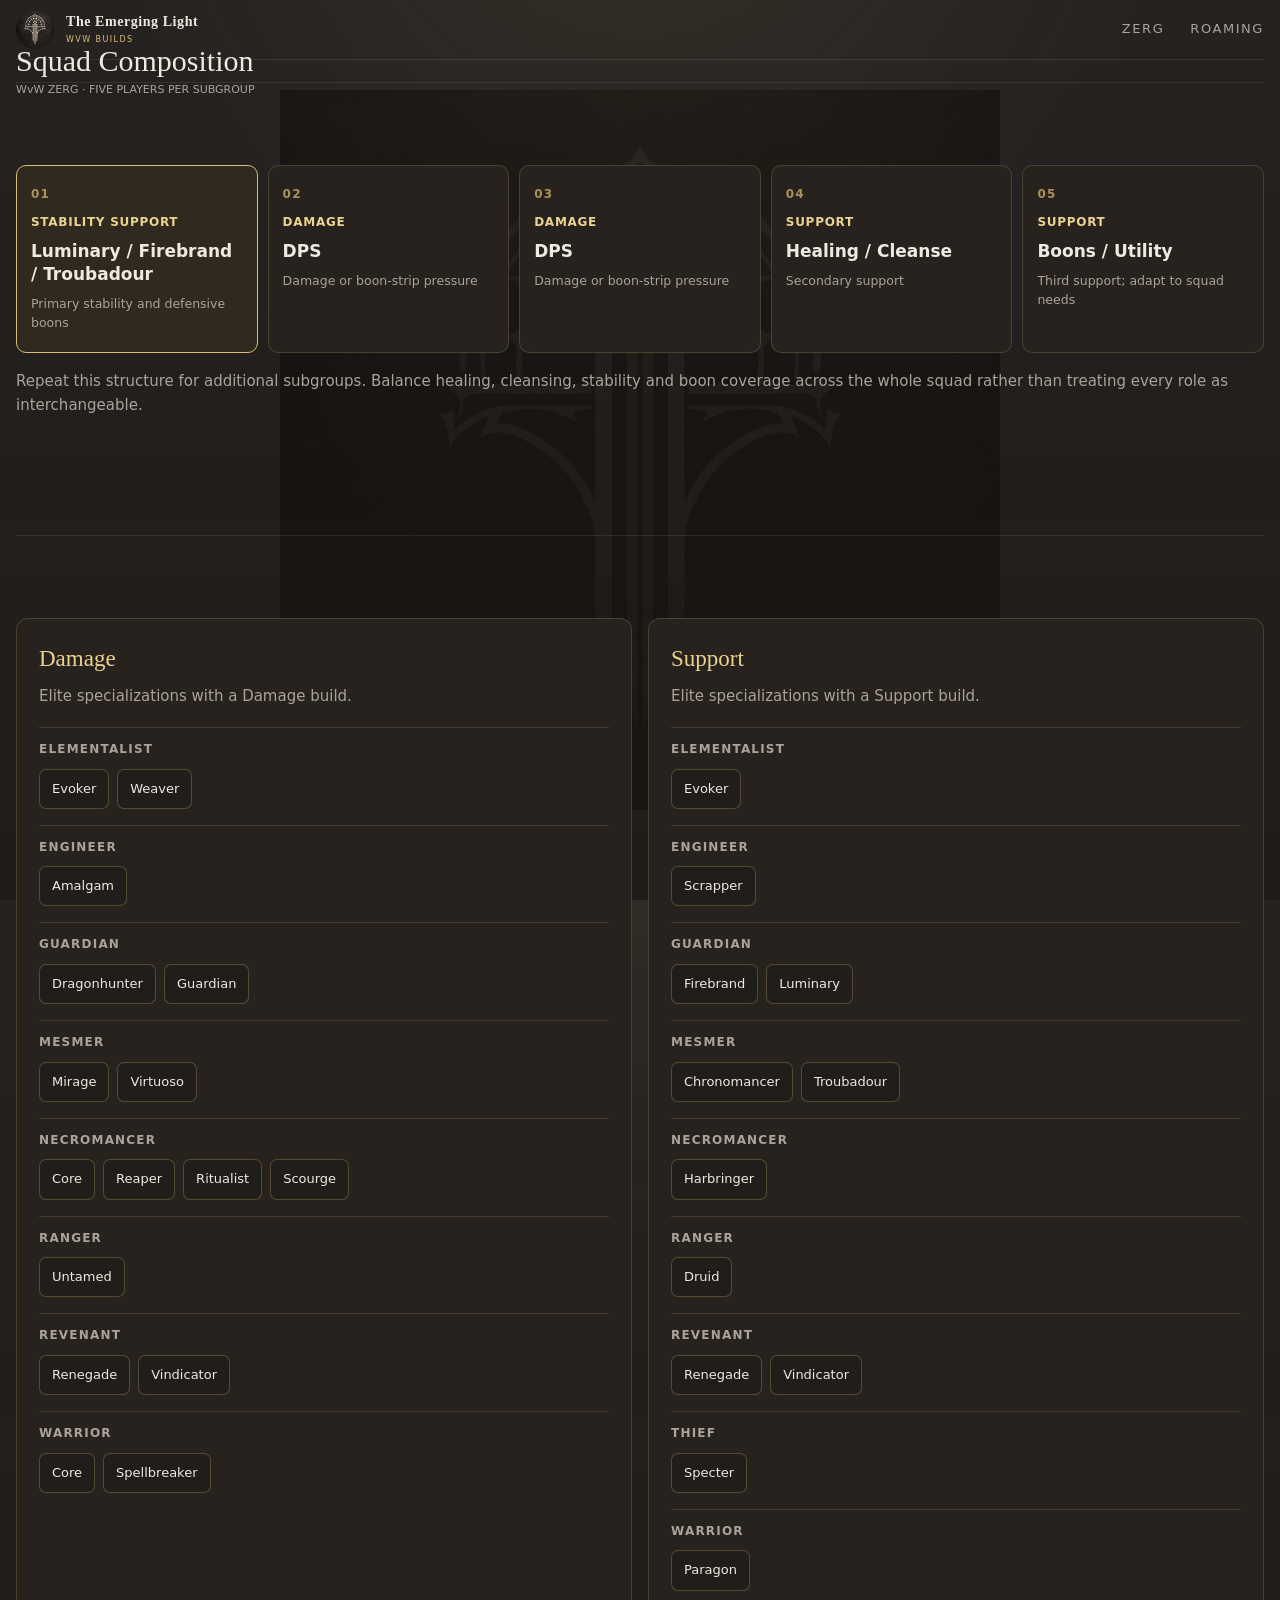
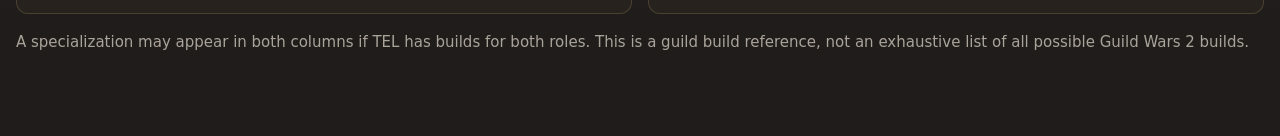
==== squad/index.html @ 25beedb4 "squad helper" ====
<!doctype html>
<html lang="en">
<head>
<meta charset="utf-8"><meta name="viewport" content="width=device-width,initial-scale=1">
<meta http-equiv="Content-Security-Policy" content="default-src 'self'; base-uri 'self'; object-src 'none'; script-src 'self'; style-src 'self'; img-src 'self' data: https://render.guildwars2.com; connect-src 'self' https://api.guildwars2.com; font-src 'self' data:; frame-src 'none'; form-action 'self'; upgrade-insecure-requests">
<meta name="referrer" content="strict-origin-when-cross-origin">
<link rel="icon" type="image/png" href="../assets/images/favicon.png">
<meta name="theme-color" content="#171412">
<title>Squad Composition · The Emerging Light</title>
<link rel="stylesheet" href="../assets/css/tel.css">
</head>
<body data-page="squad">
<div class="site-shell">
<header class="topbar">
<a class="brand" href="../"><img src="../assets/images/tel-logo.png" alt="The Emerging Light"><span><strong>The Emerging Light</strong><small>WvW Builds</small></span></a>
<nav><a href="../">Zerg</a><a href="../roaming.html">Roaming</a></nav>
</header>
<main>
<section class="hero matrix-hero"><div class="hero-mark"><img src="../assets/images/tel-logo.png" alt=""></div><p class="eyebrow">THE EMERGING LIGHT</p><h1>Squad Composition</h1><p class="lede">WvW ZERG · FIVE PLAYERS PER SUBGROUP</p></section>
<section class="section squad-section">
<div class="section-heading"><div><p class="eyebrow">STANDARD SUBGROUP</p><h2>1 Stability · 2 Damage · 2 Support</h2></div><p class="muted">A flexible starting point for organizing five players.</p></div>
<div class="squad-five">
<article class="squad-position primary"><span class="squad-index">01</span><span class="squad-role">Stability Support</span><strong>Luminary / Firebrand / Troubadour</strong><small>Primary stability and defensive boons</small></article>
<article class="squad-position"><span class="squad-index">02</span><span class="squad-role">Damage</span><strong>DPS</strong><small>Damage or boon-strip pressure</small></article>
<article class="squad-position"><span class="squad-index">03</span><span class="squad-role">Damage</span><strong>DPS</strong><small>Damage or boon-strip pressure</small></article>
<article class="squad-position"><span class="squad-index">04</span><span class="squad-role">Support</span><strong>Healing / Cleanse</strong><small>Secondary support</small></article>
<article class="squad-position"><span class="squad-index">05</span><span class="squad-role">Support</span><strong>Boons / Utility</strong><small>Third support; adapt to squad needs</small></article>
</div>
<p class="squad-explain">Repeat this structure for additional subgroups. Balance healing, cleansing, stability and boon coverage across the whole squad rather than treating every role as interchangeable.</p>
</section>
<section class="section squad-section">
<div class="section-heading"><div><p class="eyebrow">TEL BUILD REFERENCE</p><h2>Which elite specs can fill each role?</h2></div><p class="muted">Based on the builds currently listed in TEL's ZERG library.</p></div>
<div class="squad-role-grid"><div class="squad-role-panel"><h3>Damage</h3><p>Elite specializations with a Damage build.</p><div id="squad-damage" class="squad-spec-list"></div></div><div class="squad-role-panel"><h3>Support</h3><p>Elite specializations with a Support build.</p><div id="squad-support" class="squad-spec-list"></div></div></div>
<p class="squad-explain">A specialization may appear in both columns if TEL has builds for both roles. This is a guild build reference, not an exhaustive list of all possible Guild Wars 2 builds.</p>
</section>
</main>
<footer><span>© <span id="year"></span> The Emerging Light · unofficial Guild Wars 2 community site</span><span>Guild Wars 2 and related assets are property of ArenaNet.</span></footer>
</div>
<script src="../assets/js/squad.js"></script>
</body></html>
---- assets/css/tel.css ----
:root {
  
  --color-bg: #171412;
  --color-bg-elevated: #1d1916;
  --color-surface: #221e1a;
  --color-surface-raised: #2b2520;
  --color-gold: #d8bd78;
  --color-gold-bright: #ead391;
  --color-text: #eeeae0;
  --color-text-muted: #aaa39a;
  --color-border: rgba(216, 189, 120, 0.20);
  --color-border-subtle: rgba(238, 234, 224, 0.09);

  
  --space-1: 4px;
  --space-2: 8px;
  --space-3: 12px;
  --space-4: 16px;
  --space-5: 24px;
  --space-6: 32px;

  
  --radius-sm: 8px;
  --radius-md: 14px;
  --shadow-elevated: 0 18px 55px rgba(0, 0, 0, 0.28);

  
  --bg: var(--color-bg);
  --bg2: var(--color-bg-elevated);
  --surface: var(--color-surface);
  --surface2: var(--color-surface-raised);
  --gold: var(--color-gold);
  --gold2: var(--color-gold-bright);
  --ivory: var(--color-text);
  --muted: var(--color-text-muted);
  --border: var(--color-border);
  --border2: var(--color-border-subtle);
  --shadow: var(--shadow-elevated);
  --radius: var(--radius-md);
}
*{box-sizing:border-box}html{scroll-behavior:smooth}body{margin:0;background:
radial-gradient(circle at 50% -20%,rgba(216,189,120,.09),transparent 34rem),
linear-gradient(rgba(23,20,18,.94),rgba(23,20,18,.97)),
url("../images/tel-logo.png") center/720px no-repeat fixed;
color:var(--ivory);font:15px/1.55 Inter,ui-sans-serif,system-ui,-apple-system,BlinkMacSystemFont,"Segoe UI",sans-serif}
a{color:inherit;text-decoration:none}.site-shell{width:min(1180px,calc(100% - 32px));margin:auto}
.topbar{height:82px;display:flex;align-items:center;justify-content:space-between;border-bottom:1px solid var(--border2)}
.brand{display:flex;gap:12px;align-items:center}.brand img{width:48px;height:48px;border-radius:50%;object-fit:cover}
.brand span{display:grid;line-height:1.15}.brand strong{font-family:Georgia,serif;letter-spacing:.04em}.brand small{color:var(--gold);letter-spacing:.18em;text-transform:uppercase;font-size:9px;margin-top:5px}
nav{display:flex;gap:26px}nav a{color:var(--muted);font-size:13px;text-transform:uppercase;letter-spacing:.12em}nav a:hover,nav a.active{color:var(--gold2)}
.hero{min-height:560px;display:flex;flex-direction:column;align-items:center;justify-content:center;text-align:center;padding:70px 16px}
.hero-mark{width:156px;height:156px;border-radius:50%;overflow:hidden;box-shadow:0 0 70px rgba(216,189,120,.10);margin-bottom:25px}.hero-mark img{width:100%;height:100%;object-fit:cover}
.eyebrow{margin:0 0 10px;color:var(--gold);font-size:11px;font-weight:700;letter-spacing:.25em;text-transform:uppercase}
h1,h2,h3{font-family:Georgia,"Times New Roman",serif;font-weight:500;margin:0}h1{font-size:clamp(42px,7vw,78px);line-height:1.02}h2{font-size:clamp(30px,4vw,44px)}h3{font-size:23px}
.lede{max-width:640px;color:var(--muted);font-size:18px;margin:20px auto 0}.hero-actions{display:flex;gap:12px;margin-top:30px;flex-wrap:wrap;justify-content:center}
.button{display:inline-flex;align-items:center;justify-content:center;min-height:44px;padding:0 18px;border:1px solid var(--border);border-radius:8px;text-transform:uppercase;letter-spacing:.12em;font-size:11px;font-weight:800}
.button.primary{background:var(--gold);border-color:var(--gold);color:#171412}.button.primary:hover{background:var(--gold2)}.button.ghost:hover{border-color:var(--gold);color:var(--gold2)}
.section{padding:82px 0;border-top:1px solid var(--border2)}.section.compact{padding-top:54px}.section-heading{display:flex;justify-content:space-between;align-items:end;gap:30px;margin-bottom:30px}.section-heading .muted{max-width:430px;text-align:right}
.muted{color:var(--muted)}
.profession-grid{display:grid;grid-template-columns:repeat(3,1fr);gap:14px}.profession-card,.slot-card{position:relative;background:linear-gradient(145deg,rgba(43,37,32,.88),rgba(29,25,22,.92));border:1px solid var(--border2);border-radius:var(--radius);padding:24px;overflow:hidden;box-shadow:var(--shadow)}
.profession-card:before,.slot-card:before{content:"";position:absolute;left:0;top:0;bottom:0;width:2px;background:var(--profession,var(--gold));opacity:.8}
.profession-card:hover,.slot-card:not(.empty):hover{border-color:var(--border);transform:translateY(-2px);transition:.18s ease}
.profession-top{display:flex;justify-content:space-between;align-items:center}.profession-glyph{width:42px;height:42px;border:1px solid var(--border);border-radius:50%;display:grid;place-items:center;color:var(--profession,var(--gold));font-family:Georgia,serif;font-size:20px}
.profession-card p{color:var(--muted);margin:9px 0 18px}.mini-stats{display:flex;gap:7px;flex-wrap:wrap}.tag{display:inline-flex;border:1px solid var(--border2);background:rgba(255,255,255,.025);border-radius:999px;padding:5px 9px;font-size:10px;text-transform:uppercase;letter-spacing:.08em;color:#c9c3ba}
.card-link{display:inline-block;margin-top:20px;color:var(--gold);font-size:11px;font-weight:800;letter-spacing:.12em;text-transform:uppercase}
.about{max-width:800px}.about>p:last-child{font-size:18px;color:var(--muted);max-width:700px}
footer{border-top:1px solid var(--border2);min-height:110px;display:flex;align-items:center;justify-content:space-between;gap:20px;color:#7f7972;font-size:11px}
.page-main{padding:45px 0 90px}.back{display:inline-block;color:var(--muted);font-size:12px;text-transform:uppercase;letter-spacing:.12em;margin-bottom:40px}.back:hover{color:var(--gold)}
.profession-head{padding:22px 0 58px}.profession-title{display:flex;align-items:center;gap:18px}.profession-title .profession-glyph{width:64px;height:64px;font-size:30px}.profession-head .summary{max-width:640px;color:var(--muted);font-size:17px;margin:14px 0 28px}
.stats-panels{display:grid;grid-template-columns:1fr 1fr;gap:14px;max-width:720px}.stat-panel{padding:18px;border:1px solid var(--border2);border-radius:10px;background:rgba(255,255,255,.018)}.stat-panel strong{display:block;font-size:11px;text-transform:uppercase;letter-spacing:.14em;color:var(--gold);margin-bottom:11px}
.bar-row{display:grid;grid-template-columns:82px 1fr 20px;align-items:center;gap:10px;color:var(--muted);font-size:12px;margin:7px 0}.bar{height:4px;background:#302a25;border-radius:4px;overflow:hidden}.bar i{display:block;height:100%;background:var(--gold)}
.slot-grid{display:grid;grid-template-columns:repeat(3,1fr);gap:14px}.slot-card{min-height:305px;display:flex;flex-direction:column}.slot-card.empty{opacity:.58}.slot-name{color:var(--gold);font-size:10px;font-weight:800;letter-spacing:.18em;text-transform:uppercase}.slot-card h3{margin-top:11px}.spec{color:var(--muted);margin:3px 0 16px}.weapons{font-size:16px;margin-bottom:14px}.slot-card .card-link{margin-top:auto}.empty-note{margin:auto 0;color:var(--muted)}
.build-view{max-width:900px}.build-kicker{display:flex;gap:8px;flex-wrap:wrap;margin-bottom:14px}.build-view h1{font-size:clamp(40px,6vw,68px)}.build-summary{color:var(--muted);font-size:18px;max-width:700px;margin:14px 0 8px}.build-meta{color:#7f7972;font-size:12px}.build-actions{display:flex;gap:10px;margin:28px 0 50px;flex-wrap:wrap}
.detail-grid{display:grid;grid-template-columns:repeat(2,1fr);gap:14px}.detail-card{border:1px solid var(--border2);border-radius:12px;padding:22px;background:rgba(255,255,255,.018)}.detail-card.wide{grid-column:1/-1}.detail-card h3{font-size:18px;margin-bottom:15px}.detail-list{display:grid;gap:11px}.detail-row{display:grid;grid-template-columns:130px 1fr;gap:18px;padding-bottom:10px;border-bottom:1px solid rgba(255,255,255,.05)}.detail-row:last-child{border:0;padding:0}.detail-row span:first-child{color:var(--muted);font-size:12px}.notes{color:#c9c3ba;white-space:pre-line}
.center-message{min-height:100vh;display:grid;place-items:center;align-content:center;text-align:center;padding:30px}.center-message img{width:150px;border-radius:50%;margin-bottom:20px}.center-message .button{margin-top:22px}
@media(max-width:820px){.profession-grid,.slot-grid{grid-template-columns:repeat(2,1fr)}.section-heading{align-items:start;flex-direction:column}.section-heading .muted{text-align:left}.stats-panels,.detail-grid{grid-template-columns:1fr}.detail-card.wide{grid-column:auto}}
@media(max-width:560px){.site-shell{width:min(100% - 22px,1180px)}.topbar{height:70px}.brand img{width:40px;height:40px}.brand strong{font-size:13px}nav{gap:14px}.hero{min-height:500px;padding:55px 5px}.hero-mark{width:126px;height:126px}.profession-grid,.slot-grid{grid-template-columns:1fr}.section{padding:58px 0}.slot-card{min-height:260px}footer{align-items:flex-start;flex-direction:column;justify-content:center}.detail-row{grid-template-columns:1fr;gap:3px}}


.slot-grid{grid-template-columns:repeat(2,minmax(0,1fr));}.role-card{min-height:330px;}@media(max-width:680px){.slot-grid{grid-template-columns:1fr;}}


.matrix-hero{min-height:390px;padding-bottom:45px}
.matrix-section{padding-top:52px}
.matrix-wrap{overflow-x:auto;border:1px solid var(--border2);border-radius:14px;background:rgba(24,21,18,.7);box-shadow:var(--shadow)}
.build-matrix{display:grid;grid-template-columns:190px repeat(3,minmax(235px,1fr));min-width:900px}
.matrix-head{padding:15px 18px;color:var(--gold);font-size:10px;font-weight:800;letter-spacing:.18em;text-transform:uppercase;border-bottom:1px solid var(--border);border-left:1px solid var(--border2);background:#1e1a17}
.matrix-head.profession-col{border-left:0}
.matrix-profession{min-height:112px;padding:18px;display:flex;align-items:center;gap:13px;border-bottom:1px solid var(--border2);position:relative}
.matrix-profession:before{content:"";position:absolute;left:0;top:0;bottom:0;width:2px;background:var(--profession)}
.matrix-profession .profession-glyph{flex:0 0 38px;width:38px;height:38px;font-size:17px;color:var(--profession)}
.matrix-cell{min-height:112px;padding:16px 18px;border-left:1px solid var(--border2);border-bottom:1px solid var(--border2);display:flex;flex-direction:column;justify-content:center}
.matrix-build{background:linear-gradient(145deg,rgba(43,37,32,.38),rgba(29,25,22,.15));transition:.16s ease}
.matrix-build:hover{background:rgba(216,189,120,.065);box-shadow:inset 0 0 0 1px var(--border)}
.matrix-build strong{font-family:Georgia,serif;font-size:17px;font-weight:500}
.matrix-build small{color:var(--gold);text-transform:uppercase;letter-spacing:.1em;margin-top:2px}
.matrix-build span{color:var(--muted);font-size:11px;margin-top:9px}
.matrix-empty{align-items:center;color:#5f5953;font-family:Georgia,serif;font-size:22px}
@media(max-width:700px){.matrix-hero{min-height:330px}.matrix-section{padding-top:40px}.build-matrix{grid-template-columns:145px repeat(3,220px);min-width:805px}.matrix-profession,.matrix-cell{min-height:100px}.matrix-profession{padding:12px}.matrix-profession .profession-glyph{display:none}}

.matrix-list{padding:8px;gap:6px}
.matrix-build-item{display:flex;flex-direction:column;padding:12px 11px;border:1px solid transparent;border-radius:8px}
.matrix-build-item:hover{background:rgba(216,189,120,.065);border-color:var(--border)}
.matrix-build-item strong{font-family:Georgia,serif;font-size:16px;font-weight:500}
.matrix-build-item small{color:var(--gold);text-transform:uppercase;letter-spacing:.09em;margin-top:2px}
.button.disabled{opacity:.45;cursor:not-allowed;color:var(--muted)}

.data-error{grid-column:1/-1;padding:28px;display:flex;flex-direction:column;gap:8px;color:var(--muted)}
.data-error strong{color:var(--ivory);font-family:Georgia,serif;font-size:20px}
.data-error .button{align-self:flex-start;margin-top:12px}



.build-matrix{
  grid-template-columns:190px repeat(2,minmax(280px,1fr));
  min-width:760px;
}


.matrix-cell.matrix-list{
  padding:6px;
  gap:6px;
  display:grid;
  align-items:stretch;
  justify-content:stretch;
}

.matrix-list .matrix-build-item{
  min-width:0;
  min-height:0;
  height:100%;
  padding:8px 10px;
  justify-content:center;
  overflow:hidden;
  background:linear-gradient(145deg,rgba(43,37,32,.48),rgba(29,25,22,.24));
  border:1px solid rgba(238,234,224,.055);
  transition:background .15s ease,border-color .15s ease,box-shadow .15s ease;
}
.matrix-list .matrix-build-item:hover{
  background:rgba(216,189,120,.09);
  border-color:rgba(216,189,120,.35);
  box-shadow:inset 3px 0 0 rgba(216,189,120,.78);
}
.matrix-list .matrix-build-item strong{
  font-size:clamp(12px,1vw,15px);
  line-height:1.08;
  overflow:hidden;
  text-overflow:ellipsis;
}
.matrix-list .matrix-build-item small{
  font-size:8px;
  line-height:1.1;
  white-space:nowrap;
  overflow:hidden;
  text-overflow:ellipsis;
}


.matrix-list.build-count-1{
  grid-template-columns:1fr;
  grid-template-rows:1fr;
}


.matrix-list.build-count-2{
  grid-template-columns:repeat(2,minmax(0,1fr));
  grid-template-rows:1fr;
}


.matrix-list.build-count-3{
  grid-template-columns:repeat(2,minmax(0,1fr));
  grid-template-rows:repeat(2,minmax(0,1fr));
}
.matrix-list.build-count-3 .matrix-build-item:first-child{
  grid-column:1 / -1;
}


.matrix-list.build-count-4{
  grid-template-columns:repeat(2,minmax(0,1fr));
  grid-template-rows:repeat(2,minmax(0,1fr));
}


.matrix-list.build-count-5{
  grid-template-columns:repeat(6,minmax(0,1fr));
  grid-template-rows:repeat(2,minmax(0,1fr));
}
.matrix-list.build-count-5 .matrix-build-item{grid-column:span 3}
.matrix-list.build-count-5 .matrix-build-item:nth-child(n+3){grid-column:span 2}


.matrix-list.build-count-6{
  grid-template-columns:repeat(3,minmax(0,1fr));
  grid-template-rows:repeat(2,minmax(0,1fr));
}


@media (min-width:1000px) and (min-height:800px){
  html,body{height:100%}
  body{overflow:hidden}
  .site-shell{height:100vh;width:min(1440px,calc(100% - 32px));display:flex;flex-direction:column}
  .topbar{height:60px;min-height:60px}
  .brand img{width:38px;height:38px}
  .brand strong{font-size:14px}.brand small{font-size:8px}
  main{flex:1;min-height:0;display:flex;flex-direction:column}
  .matrix-hero{min-height:0;height:auto;padding:12px 0 10px;align-items:flex-start;text-align:left}
  .matrix-hero .hero-mark,.matrix-hero .eyebrow{display:none}
  .matrix-hero h1{font-size:30px;line-height:1}
  .matrix-hero .lede{font-size:11px;margin:5px 0 0}
  .matrix-section{padding:0;flex:1;min-height:0;display:flex;flex-direction:column}
  .section-heading{display:none}
  .matrix-wrap{flex:1;min-height:0;overflow:hidden;border-radius:10px}
  .build-matrix{height:100%;min-width:0;grid-template-columns:170px repeat(2,minmax(0,1fr));grid-template-rows:34px repeat(9,minmax(0,1fr))}
  .matrix-head{padding:9px 14px;text-align:center}
  .matrix-head.profession-col{text-align:left}
  .matrix-profession,.matrix-cell{min-height:0;height:auto}
  .matrix-profession{padding:5px 12px;gap:9px}
  .matrix-profession .profession-glyph{width:28px;height:28px;flex-basis:28px;font-size:12px}
  .matrix-profession strong{font-size:12px}
  footer{display:none}
}

@media(max-width:700px){
  .build-matrix{grid-template-columns:135px repeat(2,250px);min-width:635px}
  .matrix-list .matrix-build-item strong{font-size:12px}
}


@media (max-width: 760px){
  body{overflow-x:hidden}
  .site-shell{width:min(100% - 20px, 1440px)}
  .topbar{padding:10px 0;min-height:56px}
  .brand img{width:38px;height:38px}
  .brand strong{font-size:13px}.brand small{font-size:8px}
  .topbar nav{display:none}

  .matrix-hero{min-height:0;padding:18px 0 14px;text-align:left;align-items:flex-start}
  .matrix-hero .hero-mark,.matrix-hero .eyebrow{display:none}
  .matrix-hero h1{font-size:30px;line-height:1}
  .matrix-hero .lede{font-size:11px;margin:7px 0 0}
  .matrix-section{padding:0 0 24px}
  .section-heading{display:none}
  .matrix-wrap{overflow:visible;border:0;background:transparent;box-shadow:none}

  .build-matrix{
    display:grid;
    grid-template-columns:1fr 1fr;
    min-width:0;
    gap:0;
    background:transparent;
  }
  .matrix-head{display:none}

  .matrix-profession{
    grid-column:1 / -1;
    min-height:0;
    padding:12px 12px 9px;
    margin-top:10px;
    gap:10px;
    border:1px solid var(--border2);
    border-bottom:0;
    border-radius:10px 10px 0 0;
    background:#1e1a17;
  }
  .matrix-profession:first-of-type{margin-top:0}
  .matrix-profession .profession-glyph{width:30px;height:30px;flex-basis:30px;font-size:12px}
  .matrix-profession strong{font-size:14px}

  .matrix-cell{
    min-height:108px;
    border-bottom:1px solid var(--border2);
    background:rgba(24,21,18,.72);
  }
  .matrix-profession + .matrix-cell{
    border-left:1px solid var(--border2);
    border-radius:0 0 0 10px;
  }
  .matrix-profession + .matrix-cell + .matrix-cell{
    border-right:1px solid var(--border2);
    border-radius:0 0 10px 0;
  }

  
  .matrix-cell{position:relative;padding-top:27px !important}
  .matrix-profession + .matrix-cell::before,
  .matrix-profession + .matrix-cell + .matrix-cell::before{
    position:absolute;top:7px;left:10px;z-index:2;
    font-size:8px;font-weight:800;letter-spacing:.16em;text-transform:uppercase;color:var(--gold);
  }
  .matrix-profession + .matrix-cell::before{content:"Damage"}
  .matrix-profession + .matrix-cell + .matrix-cell::before{content:"Support"}

  .matrix-cell.matrix-list{padding:27px 5px 5px !important;gap:4px}
  .matrix-list .matrix-build-item{padding:7px 6px;border-radius:6px;text-align:center;align-items:center}
  .matrix-list .matrix-build-item strong{font-size:11px;line-height:1.05;white-space:normal;display:-webkit-box;-webkit-line-clamp:2;-webkit-box-orient:vertical}
  .matrix-list .matrix-build-item small{font-size:7px;margin-top:2px;max-width:100%}
  .matrix-empty{padding-top:27px !important;font-size:12px}

  footer{padding:18px 0;font-size:8px;gap:5px}
}


@media (max-width: 430px){
  .site-shell{width:min(100% - 14px, 1440px)}
  .build-matrix{grid-template-columns:1fr}
  .matrix-profession{grid-column:1;margin-top:9px}
  .matrix-cell{min-height:92px}
  .matrix-profession + .matrix-cell{border-right:1px solid var(--border2);border-radius:0}
  .matrix-profession + .matrix-cell + .matrix-cell{border-left:1px solid var(--border2);border-radius:0 0 10px 10px}
  .matrix-list .matrix-build-item strong{font-size:12px}
}



.profession-glyph{
  width:28px!important;height:28px!important;flex:0 0 28px!important;
  display:grid!important;place-items:center;overflow:hidden;
  background:transparent!important;border:0!important;
}
.profession-glyph img{
  width:24px!important;height:24px!important;max-width:24px!important;max-height:24px!important;
  object-fit:contain;display:block;
  filter:drop-shadow(0 1px 3px rgba(0,0,0,.4));
}

.matrix-build-item{
  min-width:0;
  display:grid!important;
  grid-template-columns:28px minmax(0,1fr);
  align-items:center!important;
  justify-content:stretch!important;
  column-gap:8px;
  text-align:left!important;
}
.matrix-build-item .spec-icon{
  width:28px!important;height:28px!important;max-width:28px!important;max-height:28px!important;
  min-width:28px;min-height:28px;
  object-fit:contain;display:block;
  align-self:center;justify-self:center;
  filter:drop-shadow(0 1px 3px rgba(0,0,0,.45));
}
.matrix-build-item .build-label{
  min-width:0;max-width:100%;overflow:hidden;
  display:flex;flex-direction:column;justify-content:center;align-items:flex-start;
}
.matrix-build-item .build-label strong{
  width:100%;max-width:100%;font-size:clamp(11px,.78vw,14px);line-height:1.08;
  white-space:nowrap;overflow:hidden;text-overflow:ellipsis;
}
.matrix-build-item .build-label small{
  width:100%;max-width:100%;font-size:7px;line-height:1.1;margin-top:2px;
  white-space:nowrap;overflow:hidden;text-overflow:ellipsis;
}


.build-title-row{display:flex;align-items:center;gap:12px;margin:0 0 4px;min-width:0}
.build-title-row h1{margin:0;min-width:0}
.build-title-icon{
  width:44px!important;height:44px!important;max-width:44px!important;max-height:44px!important;
  flex:0 0 44px;object-fit:contain;
  filter:drop-shadow(0 2px 7px rgba(0,0,0,.45));
}


@media (min-width:1000px) and (min-height:800px){
  .profession-glyph{width:26px!important;height:26px!important;flex-basis:26px!important}
  .profession-glyph img{width:22px!important;height:22px!important;max-width:22px!important;max-height:22px!important}
  .matrix-list.build-count-3 .spec-icon,
  .matrix-list.build-count-4 .spec-icon,
  .matrix-list.build-count-5 .spec-icon,
  .matrix-list.build-count-6 .spec-icon{width:22px!important;height:22px!important;max-width:22px!important;max-height:22px!important;min-width:22px;min-height:22px}
  .matrix-list.build-count-3 .matrix-build-item,
  .matrix-list.build-count-4 .matrix-build-item,
  .matrix-list.build-count-5 .matrix-build-item,
  .matrix-list.build-count-6 .matrix-build-item{grid-template-columns:22px minmax(0,1fr);column-gap:6px;padding:5px 7px}
  .matrix-list.build-count-3 .build-label strong,
  .matrix-list.build-count-4 .build-label strong,
  .matrix-list.build-count-5 .build-label strong,
  .matrix-list.build-count-6 .build-label strong{font-size:11px}
}

@media (max-width:760px){
  .profession-glyph{width:26px!important;height:26px!important;flex-basis:26px!important}
  .profession-glyph img{width:23px!important;height:23px!important;max-width:23px!important;max-height:23px!important}
  .matrix-build-item{grid-template-columns:24px minmax(0,1fr);column-gap:5px;padding:6px!important}
  .matrix-build-item .spec-icon{width:24px!important;height:24px!important;max-width:24px!important;max-height:24px!important;min-width:24px;min-height:24px}
  .matrix-build-item .build-label strong{font-size:10px;white-space:normal;display:-webkit-box;-webkit-line-clamp:2;-webkit-box-orient:vertical}
  .matrix-build-item .build-label small{font-size:7px}
  .build-title-icon{width:38px!important;height:38px!important;max-width:38px!important;max-height:38px!important;flex-basis:38px}
  .build-title-row{gap:9px}
}

@media (max-width:430px){
  .matrix-build-item{grid-template-columns:26px minmax(0,1fr);column-gap:7px}
  .matrix-build-item .spec-icon{width:26px!important;height:26px!important;max-width:26px!important;max-height:26px!important;min-width:26px;min-height:26px}
  .matrix-build-item .build-label strong{font-size:11px}
}


.native-build-overview{margin:34px 0 10px;border:1px solid var(--border);background:var(--surface,#221e1a);border-radius:var(--radius-lg,14px);overflow:hidden}
.overview-head{display:flex;align-items:flex-end;justify-content:space-between;gap:16px;padding:20px 22px;border-bottom:1px solid var(--border)}
.overview-head h2{font-size:24px;margin:2px 0 0}.eyebrow,.overview-source{font-size:10px;text-transform:uppercase;letter-spacing:.13em;color:var(--gold)}.overview-source{color:var(--muted)}
.overview-block{padding:18px 22px;border-bottom:1px solid var(--border)}.overview-block:last-child{border-bottom:0}.overview-block h3{margin:0 0 13px;font-size:12px;text-transform:uppercase;letter-spacing:.12em;color:var(--muted)}
.trait-lines{display:grid;gap:9px}.trait-line{display:grid;grid-template-columns:170px minmax(0,1fr);gap:12px;align-items:center;padding:8px;border:1px solid var(--border);border-radius:9px;background:rgba(0,0,0,.12)}
.trait-line-name{display:flex;align-items:center;gap:9px;min-width:0}.trait-line-name img{width:34px;height:34px;object-fit:contain;flex:0 0 34px}.trait-line-name span{font-family:Georgia,serif;font-size:15px}
.trait-picks{display:grid;grid-template-columns:repeat(3,minmax(0,1fr));gap:7px}.trait-pick{display:grid;grid-template-columns:34px minmax(0,1fr);align-items:center;gap:7px;min-width:0;padding:5px;border-radius:7px;background:rgba(216,189,120,.055)}.trait-pick img{width:34px;height:34px;object-fit:cover;border-radius:4px}.trait-pick span{font-size:11px;line-height:1.15;overflow:hidden;text-overflow:ellipsis}.trait-pick.empty{display:flex;color:var(--muted)}
.skill-bar{display:grid;grid-template-columns:repeat(5,minmax(0,1fr));gap:9px}.skill-pick{position:relative;display:grid;grid-template-columns:44px minmax(0,1fr);grid-template-rows:auto auto;column-gap:8px;align-items:center;min-width:0;padding:7px;border:1px solid var(--border);border-radius:8px}.skill-pick img{grid-row:1/3;width:44px;height:44px;object-fit:cover;border-radius:5px}.skill-pick span{font-size:11px;line-height:1.1;overflow:hidden;text-overflow:ellipsis}.skill-pick small{font-size:8px;text-transform:uppercase;letter-spacing:.1em;color:var(--gold)}.weapon-list{display:flex;gap:7px;flex-wrap:wrap}
.overview-state{display:flex;flex-direction:column;gap:5px;padding:22px;color:var(--muted)}.overview-state strong{color:var(--text);font-family:Georgia,serif;font-size:17px}.overview-state span{font-size:12px;line-height:1.5;max-width:680px}
@media(max-width:760px){.overview-head{align-items:flex-start;flex-direction:column}.trait-line{grid-template-columns:1fr}.trait-picks{grid-template-columns:repeat(3,1fr)}.trait-pick{grid-template-columns:30px minmax(0,1fr)}.trait-pick img{width:30px;height:30px}.trait-pick span{font-size:9px}.skill-bar{grid-template-columns:repeat(5,54px);overflow-x:auto;padding-bottom:4px}.skill-pick{display:flex;flex-direction:column;gap:4px;text-align:center;padding:5px}.skill-pick img{width:42px;height:42px}.skill-pick span{display:none}.skill-pick small{font-size:7px}.native-build-overview{margin-top:24px}.overview-block,.overview-head{padding:15px}}


body[data-page="build"]{overflow-x:hidden!important;overflow-y:auto!important;height:auto!important;min-height:100vh}
body[data-page="build"] .site-shell{height:auto!important;min-height:100vh;overflow:visible!important}
body[data-page="build"] .page-main{overflow:visible!important}
.build-source-actions{display:flex;gap:10px;flex-wrap:wrap;margin:22px 0 12px}
.build-source-actions .button.primary{display:inline-flex;align-items:center;justify-content:center}
body[data-page="build"] .native-build-overview{margin-top:12px}
body[data-page="build"] .build-actions{margin:18px 0 36px}
@media(max-width:560px){.build-source-actions .button{width:100%;text-align:center}}


.equipment-overview h4{margin:18px 0 8px;color:var(--gold);font-size:10px;text-transform:uppercase;letter-spacing:.14em}
.equipment-heading{display:flex;align-items:baseline;justify-content:space-between;gap:12px}.equipment-heading h3{margin:0}.equipment-heading span{color:var(--muted);font-size:10px}
.equipment-grid{display:grid;gap:8px}.armor-grid,.trinket-grid{grid-template-columns:repeat(3,minmax(0,1fr))}.weapon-grid{grid-template-columns:repeat(2,minmax(0,1fr))}
.equipment-piece{min-width:0;padding:10px;border:1px solid var(--border);border-radius:8px;background:rgba(216,189,120,.04);display:flex;flex-direction:column;gap:3px}
.equipment-slot{font-size:8px;text-transform:uppercase;letter-spacing:.12em;color:var(--muted)}.equipment-piece strong{font-size:12px;color:var(--text)}.equipment-piece span{font-size:10px;line-height:1.25;color:var(--text-muted,var(--muted))}.equipment-piece small{font-size:9px;line-height:1.25;color:var(--gold)}
.equipment-extras{display:grid;grid-template-columns:repeat(2,minmax(0,1fr));gap:8px}.equipment-extras>div{padding:10px;border:1px solid var(--border);border-radius:8px;display:flex;flex-direction:column;gap:3px}.equipment-extras span{font-size:8px;text-transform:uppercase;letter-spacing:.12em;color:var(--muted)}.equipment-extras strong{font-size:11px}
@media(max-width:760px){.armor-grid,.trinket-grid,.weapon-grid{grid-template-columns:repeat(2,minmax(0,1fr))}.equipment-extras{grid-template-columns:1fr}.equipment-heading{align-items:flex-start;flex-direction:column;gap:3px}}
@media(max-width:430px){.armor-grid,.trinket-grid,.weapon-grid{grid-template-columns:1fr}}


.equipment-overview{padding:0!important;overflow:hidden;background:linear-gradient(180deg,rgba(216,189,120,.035),rgba(255,255,255,.008))}
.equipment-heading{padding:18px 20px;border-bottom:1px solid var(--border);background:rgba(0,0,0,.12)}
.equipment-heading>div{display:flex;align-items:baseline;gap:10px}.equipment-heading .eyebrow{font-size:8px}.equipment-heading h3{font-size:18px}
.gear-section{padding:16px 20px;border-bottom:1px solid rgba(216,189,120,.10)}.gear-section:last-child{border-bottom:0}
.equipment-overview .gear-section h4{margin:0 0 10px;font-size:9px;letter-spacing:.18em;color:var(--muted)}
.equipment-grid{gap:10px}.armor-grid{grid-template-columns:repeat(3,minmax(0,1fr))}.trinket-grid{grid-template-columns:repeat(3,minmax(0,1fr))}.weapon-grid{grid-template-columns:repeat(2,minmax(0,1fr))}
.gear-card{min-width:0;padding:10px;border:1px solid rgba(216,189,120,.15);border-radius:10px;background:rgba(10,9,8,.34);display:flex;flex-direction:column;gap:8px;transition:border-color .15s ease,background .15s ease}
@media(hover:hover) and (pointer:fine){.gear-card:hover{border-color:rgba(234,211,145,.34);background:rgba(216,189,120,.055)}}
.gear-card-main{display:flex;align-items:center;gap:10px;min-width:0}.gear-copy{min-width:0;display:flex;flex-direction:column;gap:2px}.gear-slot{font-size:8px;letter-spacing:.13em;text-transform:uppercase;color:var(--muted)}.gear-copy strong{font-size:12px;line-height:1.25;color:var(--text);overflow-wrap:anywhere}
.gear-icon{position:relative;flex:0 0 46px;width:46px;height:46px;border:1px solid rgba(216,189,120,.28);border-radius:7px;background:radial-gradient(circle at 35% 28%,rgba(234,211,145,.18),rgba(216,189,120,.035) 58%,rgba(0,0,0,.28));display:grid;place-items:center;overflow:hidden;box-shadow:inset 0 0 0 1px rgba(255,255,255,.025)}
.gear-slot-mark{font-family:Georgia,serif;font-size:21px;color:var(--gold);opacity:.9}.gear-icon small{position:absolute;right:2px;bottom:2px;padding:1px 3px;border-radius:3px;background:rgba(12,10,9,.86);font-size:7px;line-height:1.2;color:var(--ivory)}
.gear-icon.weapon{border-color:rgba(234,211,145,.42)}.gear-icon.relic{border-radius:50%;border-color:rgba(234,211,145,.5)}.gear-icon.food .gear-slot-mark{font-size:17px}.gear-icon.utility .gear-slot-mark{font-size:17px}
.gear-upgrade{display:flex;align-items:center;gap:7px;min-width:0;padding-top:7px;border-top:1px solid rgba(216,189,120,.09)}.upgrade-icon{flex:0 0 28px;width:28px;height:28px;border-radius:5px;border:1px solid rgba(216,189,120,.22);background:rgba(216,189,120,.07);display:grid;place-items:center;font-size:8px;font-weight:800;color:var(--gold)}.gear-upgrade>div:last-child{min-width:0;display:flex;flex-direction:column}.gear-upgrade small{font-size:7px;letter-spacing:.12em;text-transform:uppercase;color:var(--muted)}.gear-upgrade strong{font-size:9px;line-height:1.25;color:var(--text);overflow-wrap:anywhere}
.gear-infusions{padding-top:7px;border-top:1px solid rgba(216,189,120,.09);display:flex;justify-content:space-between;gap:8px}.gear-infusions span{font-size:8px;text-transform:uppercase;color:var(--muted)}.gear-infusions strong{font-size:9px;text-align:right;color:var(--gold)}
.equipment-extras{grid-template-columns:repeat(2,minmax(0,1fr));gap:10px}.gear-extra{min-width:0;padding:10px;border:1px solid rgba(216,189,120,.15);border-radius:10px;background:rgba(10,9,8,.34);display:flex;align-items:center;gap:10px}.gear-extra>div:last-child{min-width:0;display:flex;flex-direction:column;gap:2px}.gear-extra span{font-size:8px;letter-spacing:.13em;text-transform:uppercase;color:var(--muted)}.gear-extra strong{font-size:11px;line-height:1.25;color:var(--text);overflow-wrap:anywhere}
@media(max-width:760px){.equipment-heading,.gear-section{padding-left:14px;padding-right:14px}.equipment-heading>div{display:block}.armor-grid,.trinket-grid,.weapon-grid{grid-template-columns:repeat(2,minmax(0,1fr))}.equipment-extras{grid-template-columns:1fr}.gear-icon{flex-basis:42px;width:42px;height:42px}}
@media(max-width:430px){.armor-grid,.trinket-grid,.weapon-grid{grid-template-columns:1fr}.gear-card{padding:9px}.gear-section{padding-top:13px;padding-bottom:13px}}


.real-item-icon{width:100%;height:100%;object-fit:cover;display:block;border-radius:6px}
.upgrade-real-icon{flex:0 0 34px;width:34px;height:34px;object-fit:cover;border-radius:6px;border:1px solid rgba(216,189,120,.3);background:#0d0b0a}
.weapon-card{border-color:rgba(234,211,145,.28);background:linear-gradient(135deg,rgba(216,189,120,.075),rgba(10,9,8,.36) 48%)}
.weapon-card .gear-icon{flex-basis:54px;width:54px;height:54px}
.weapon-type{font-family:Georgia,serif!important;font-size:16px!important;color:var(--ivory)!important;line-height:1.05!important}
.weapon-type+strong{font-size:10px!important;color:var(--gold)!important;font-weight:600}
.gear-infusions{display:block}.gear-infusions>span{display:block;margin-bottom:6px}.infusion-icons{display:grid;gap:5px}.infusion-icons .gear-upgrade{padding-top:0;border-top:0}
.gear-extra .gear-icon{flex-basis:50px;width:50px;height:50px}
@media(max-width:560px){.weapon-card .gear-icon{flex-basis:48px;width:48px;height:48px}.weapon-type{font-size:14px!important}}


.weapon-rows{display:grid;gap:12px}
.weapon-row{display:grid;grid-template-columns:118px minmax(0,1fr);gap:12px;align-items:start}
.weapon-row-label{padding-top:11px;color:var(--gold);font-size:10px;font-weight:800;letter-spacing:.12em;text-transform:uppercase;line-height:1.35}
.weapon-row .weapon-grid{grid-template-columns:repeat(2,minmax(0,1fr));width:100%}
@media(max-width:760px){.weapon-row{grid-template-columns:1fr;gap:6px}.weapon-row-label{padding-top:0}.weapon-row .weapon-grid{grid-template-columns:repeat(2,minmax(0,1fr))}}
@media(max-width:430px){.weapon-row .weapon-grid{grid-template-columns:1fr}}



.pet-rows{display:grid;gap:12px}
.pet-row{display:grid;grid-template-columns:118px minmax(0,1fr);gap:12px;align-items:start}
.pet-row-label{padding-top:11px;color:var(--gold);font-size:10px;font-weight:800;letter-spacing:.12em;text-transform:uppercase;line-height:1.35}
.pet-grid{display:grid;grid-template-columns:repeat(2,minmax(0,1fr));gap:10px}
.pet-card{display:flex;align-items:center;gap:11px;min-width:0;padding:10px;border:1px solid rgba(216,189,120,.24);border-radius:9px;background:linear-gradient(135deg,rgba(216,189,120,.06),rgba(10,9,8,.30))}
.pet-card img{width:54px;height:54px;flex:0 0 54px;object-fit:cover;border:1px solid rgba(234,211,145,.34);border-radius:7px;background:#111}
.pet-card div{display:grid;gap:3px;min-width:0}.pet-card span{color:var(--gold);font-size:9px;font-weight:800;letter-spacing:.12em;text-transform:uppercase}.pet-card strong{font-family:Georgia,serif;color:var(--ivory);font-size:16px;line-height:1.1;overflow:hidden;text-overflow:ellipsis}
@media(max-width:760px){.pet-row{grid-template-columns:1fr;gap:6px}.pet-row-label{padding-top:0}}
@media(max-width:430px){.pet-grid{grid-template-columns:1fr}.pet-card img{width:48px;height:48px;flex-basis:48px}}

.mechanic-card{min-height:68px}.mechanic-card>div{padding:3px 2px}.mechanic-grid{max-width:760px}


.matrix-build-item{
  width:100%;
  max-width:100%;
  box-sizing:border-box;
}
.matrix-build-item .build-label{
  width:100%;
  max-width:none;
  min-width:0;
  justify-self:stretch;
  box-sizing:border-box;
}
.matrix-build-item .build-label strong{
  display:-webkit-box;
  width:100%;
  min-width:0;
  max-width:none;
  white-space:normal;
  overflow:hidden;
  text-overflow:clip;
  overflow-wrap:anywhere;
  -webkit-box-orient:vertical;
  -webkit-line-clamp:2;
  line-clamp:2;
}
.matrix-build-item .build-label small{
  display:block;
  width:100%;
  min-width:0;
  max-width:none;
}


.matrix-build-item .spec-icon-placeholder{
  display:block!important;
  width:28px!important;height:28px!important;
  min-width:28px;min-height:28px;
  max-width:28px!important;max-height:28px!important;
  align-self:center;justify-self:center;
}
@media (min-width:1000px) and (min-height:800px){
  .matrix-list.build-count-3 .spec-icon-placeholder,
  .matrix-list.build-count-4 .spec-icon-placeholder{width:22px!important;height:22px!important;min-width:22px;min-height:22px;max-width:22px!important;max-height:22px!important}
}
@media (max-width:760px){
  .matrix-build-item .spec-icon-placeholder{width:24px!important;height:24px!important;min-width:24px;min-height:24px;max-width:24px!important;max-height:24px!important}
}
@media (max-width:430px){
  .matrix-build-item .spec-icon-placeholder{width:26px!important;height:26px!important;min-width:26px;min-height:26px;max-width:26px!important;max-height:26px!important}
}

@media (max-width:760px){
  .matrix-list.build-count-5,
  .matrix-list.build-count-6{grid-template-columns:repeat(2,minmax(0,1fr));grid-template-rows:repeat(3,minmax(0,1fr))}
  .matrix-list.build-count-5 .matrix-build-item{grid-column:auto}
}


body[data-page="roaming"] .build-matrix{
  grid-template-columns:190px minmax(560px,1fr);
  min-width:760px;
}
body[data-page="roaming"] .roaming-cell{
  grid-template-columns:repeat(6,minmax(0,1fr));
  grid-auto-flow:row;
  grid-auto-rows:minmax(0,1fr);
}

body[data-page="roaming"] .roaming-count-1{grid-template-columns:1fr}
body[data-page="roaming"] .roaming-count-2{grid-template-columns:repeat(2,minmax(0,1fr))}
body[data-page="roaming"] .roaming-count-3{grid-template-columns:repeat(3,minmax(0,1fr))}
body[data-page="roaming"] .roaming-count-4{grid-template-columns:repeat(4,minmax(0,1fr))}
body[data-page="roaming"] .roaming-count-5,
body[data-page="roaming"] .roaming-count-6{grid-template-columns:repeat(3,minmax(0,1fr))}
body[data-page="roaming"] .roaming-count-7,
body[data-page="roaming"] .roaming-count-8{grid-template-columns:repeat(4,minmax(0,1fr))}
body[data-page="roaming"] .roaming-count-9{grid-template-columns:repeat(3,minmax(0,1fr))}
body[data-page="roaming"] .roaming-count-10,
body[data-page="roaming"] .roaming-count-11,
body[data-page="roaming"] .roaming-count-12{grid-template-columns:repeat(4,minmax(0,1fr))}

@media (min-width:1000px) and (min-height:800px){
  body[data-page="roaming"] .build-matrix{
    grid-template-columns:170px minmax(0,1fr);
    grid-template-rows:34px repeat(9,minmax(0,1fr));
    min-width:0;
  }
  body[data-page="roaming"] .roaming-cell .matrix-build-item{
    grid-template-columns:22px minmax(0,1fr);
    column-gap:6px;
    padding:4px 6px;
  }
  body[data-page="roaming"] .roaming-cell .spec-icon{
    width:22px!important;height:22px!important;max-width:22px!important;max-height:22px!important;min-width:22px;min-height:22px;
  }
  body[data-page="roaming"] .roaming-cell .build-label strong{font-size:10px}
  body[data-page="roaming"] .roaming-cell .build-label small{font-size:6px}
}

@media (max-width:760px){
  body[data-page="roaming"] .build-matrix{grid-template-columns:1fr;min-width:0}
  body[data-page="roaming"] .matrix-profession{grid-column:1}
  body[data-page="roaming"] .matrix-profession + .roaming-cell{
    border-left:1px solid var(--border2);
    border-right:1px solid var(--border2);
    border-radius:0 0 10px 10px;
  }
  body[data-page="roaming"] .matrix-profession + .roaming-cell::before{content:none}
  body[data-page="roaming"] .roaming-cell.matrix-list{padding:5px!important;min-height:92px}
  body[data-page="roaming"] .roaming-cell.matrix-empty{padding:5px!important;min-height:70px}
  body[data-page="roaming"] .roaming-count-1{grid-template-columns:1fr}
  body[data-page="roaming"] .roaming-count-2{grid-template-columns:repeat(2,minmax(0,1fr))}
  body[data-page="roaming"] .roaming-count-3,
  body[data-page="roaming"] .roaming-count-4,
  body[data-page="roaming"] .roaming-count-5,
  body[data-page="roaming"] .roaming-count-6,
  body[data-page="roaming"] .roaming-count-7,
  body[data-page="roaming"] .roaming-count-8,
  body[data-page="roaming"] .roaming-count-9,
  body[data-page="roaming"] .roaming-count-10,
  body[data-page="roaming"] .roaming-count-11,
  body[data-page="roaming"] .roaming-count-12{grid-template-columns:repeat(2,minmax(0,1fr))}
}

.trait-pick:has(.trait-choice){grid-template-columns:18px 34px minmax(0,1fr)}.trait-choice{font-size:12px;color:var(--gold,#d8bd78);text-align:center;font-weight:700}.trait-pick:has(.trait-choice) span{min-width:0}@media(max-width:760px){.trait-pick:has(.trait-choice){grid-template-columns:14px 30px minmax(0,1fr);gap:4px}.trait-choice{font-size:11px}}

body[data-page="squad"] .squad-section{margin-bottom:35px}
.squad-five{display:grid;grid-template-columns:repeat(5,minmax(0,1fr));gap:10px}
.squad-position{display:flex;flex-direction:column;gap:9px;min-width:0;padding:19px 14px;background:#27221e;border:1px solid rgba(216,189,120,.2);border-radius:10px}
.squad-position.primary{border-color:#d8bd78;background:#30291e}
.squad-index{color:#a9915f;font-size:12px;font-weight:800;letter-spacing:.1em}
.squad-role{color:#ead391;font-size:12px;font-weight:800;text-transform:uppercase;letter-spacing:.06em}
.squad-position strong{font-size:17px;line-height:1.35;color:#eeeae0}
.squad-position small{color:#aaa39a;line-height:1.5}
.squad-explain{color:#aaa39a;line-height:1.65;margin:16px 0 0}
.squad-role-grid{display:grid;grid-template-columns:repeat(2,minmax(0,1fr));gap:16px}
.squad-role-panel{background:#27221e;border:1px solid rgba(216,189,120,.2);border-radius:12px;padding:22px}
.squad-role-panel h3{font-size:23px;color:#ead391;margin:0 0 8px}
.squad-role-panel>p{color:#aaa39a;margin:0 0 19px}
.squad-spec-list{display:grid;gap:16px}
.squad-profession{border-top:1px solid rgba(216,189,120,.16);padding-top:12px}
.squad-profession h4{font-size:12px;text-transform:uppercase;letter-spacing:.1em;color:#aaa39a;margin:0 0 10px}
.squad-chips{display:flex;flex-wrap:wrap;gap:8px}
.squad-chips a{display:inline-flex;padding:9px 12px;border:1px solid rgba(216,189,120,.28);border-radius:7px;color:#eeeae0;text-decoration:none;background:#211d1a;font-size:13px}
.squad-chips a:hover{border-color:#ead391;color:#ead391}
@media(max-width:1100px){.squad-five{grid-template-columns:repeat(3,minmax(0,1fr))}}
@media(max-width:700px){.squad-five{grid-template-columns:1fr}.squad-role-grid{grid-template-columns:1fr}.squad-position{padding:15px}.squad-role-panel{padding:16px}}
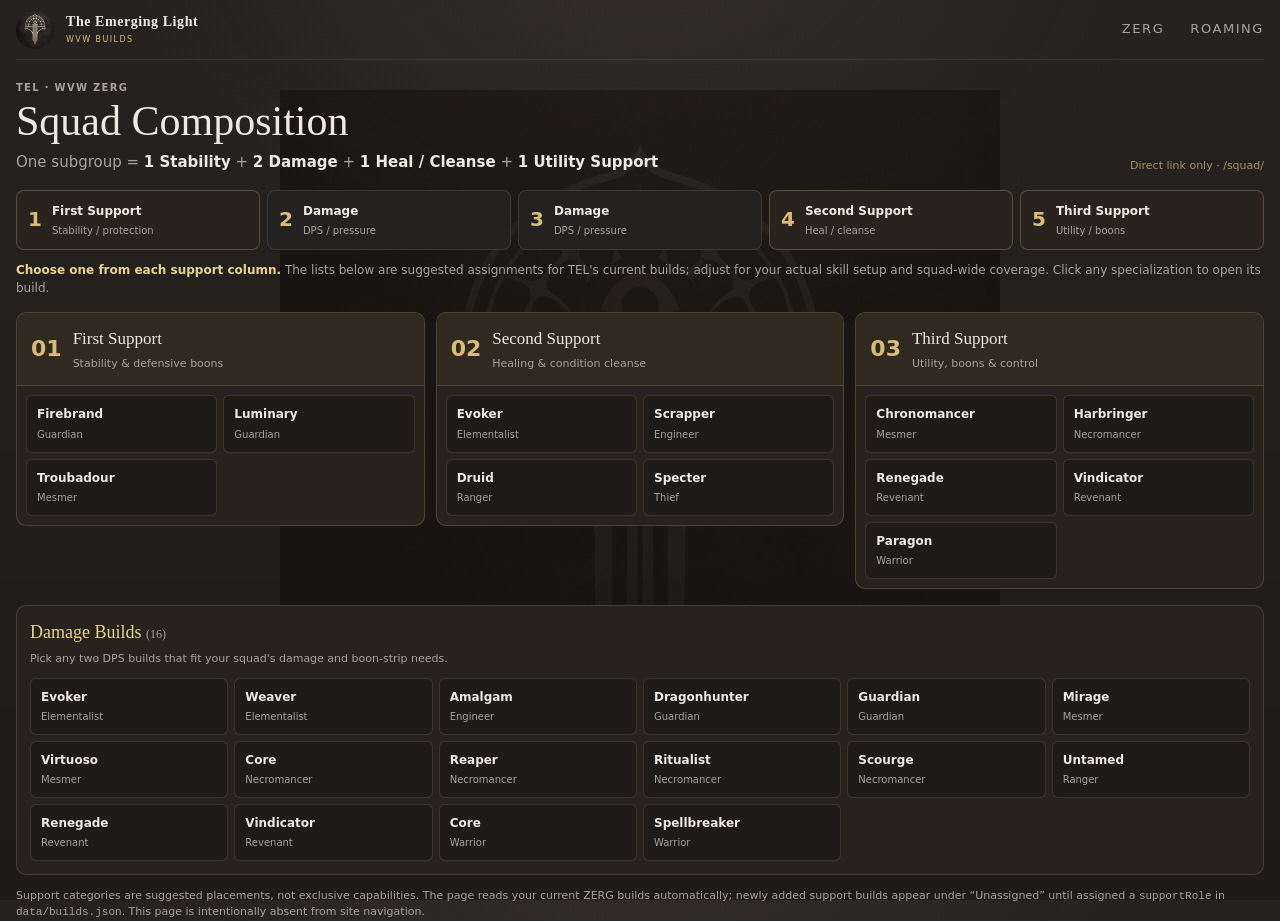
==== commit 7b00fb8f: "support split" ====
--- a/squad/index.html
+++ b/squad/index.html
@@ -15,24 +15,23 @@
 <a class="brand" href="../"><img src="../assets/images/tel-logo.png" alt="The Emerging Light"><span><strong>The Emerging Light</strong><small>WvW Builds</small></span></a>
 <nav><a href="../">Zerg</a><a href="../roaming.html">Roaming</a></nav>
 </header>
-<main>
-<section class="hero matrix-hero"><div class="hero-mark"><img src="../assets/images/tel-logo.png" alt=""></div><p class="eyebrow">THE EMERGING LIGHT</p><h1>Squad Composition</h1><p class="lede">WvW ZERG · FIVE PLAYERS PER SUBGROUP</p></section>
-<section class="section squad-section">
-<div class="section-heading"><div><p class="eyebrow">STANDARD SUBGROUP</p><h2>1 Stability · 2 Damage · 2 Support</h2></div><p class="muted">A flexible starting point for organizing five players.</p></div>
-<div class="squad-five">
-<article class="squad-position primary"><span class="squad-index">01</span><span class="squad-role">Stability Support</span><strong>Luminary / Firebrand / Troubadour</strong><small>Primary stability and defensive boons</small></article>
-<article class="squad-position"><span class="squad-index">02</span><span class="squad-role">Damage</span><strong>DPS</strong><small>Damage or boon-strip pressure</small></article>
-<article class="squad-position"><span class="squad-index">03</span><span class="squad-role">Damage</span><strong>DPS</strong><small>Damage or boon-strip pressure</small></article>
-<article class="squad-position"><span class="squad-index">04</span><span class="squad-role">Support</span><strong>Healing / Cleanse</strong><small>Secondary support</small></article>
-<article class="squad-position"><span class="squad-index">05</span><span class="squad-role">Support</span><strong>Boons / Utility</strong><small>Third support; adapt to squad needs</small></article>
+<main class="squad-main">
+<div class="squad-intro"><div><p class="eyebrow">TEL · WvW ZERG</p><h1>Squad Composition</h1><p>One subgroup = <strong>1 Stability</strong> + <strong>2 Damage</strong> + <strong>1 Heal / Cleanse</strong> + <strong>1 Utility Support</strong></p></div><span class="squad-private">Direct link only · /squad/</span></div>
+<div class="squad-strip" aria-label="Five player subgroup">
+<div class="squad-slot squad-slot-first"><b>1</b><span><strong>First Support</strong><small>Stability / protection</small></span></div>
+<div class="squad-slot squad-slot-dps"><b>2</b><span><strong>Damage</strong><small>DPS / pressure</small></span></div>
+<div class="squad-slot squad-slot-dps"><b>3</b><span><strong>Damage</strong><small>DPS / pressure</small></span></div>
+<div class="squad-slot squad-slot-second"><b>4</b><span><strong>Second Support</strong><small>Heal / cleanse</small></span></div>
+<div class="squad-slot squad-slot-third"><b>5</b><span><strong>Third Support</strong><small>Utility / boons</small></span></div>
 </div>
-<p class="squad-explain">Repeat this structure for additional subgroups. Balance healing, cleansing, stability and boon coverage across the whole squad rather than treating every role as interchangeable.</p>
-</section>
-<section class="section squad-section">
-<div class="section-heading"><div><p class="eyebrow">TEL BUILD REFERENCE</p><h2>Which elite specs can fill each role?</h2></div><p class="muted">Based on the builds currently listed in TEL's ZERG library.</p></div>
-<div class="squad-role-grid"><div class="squad-role-panel"><h3>Damage</h3><p>Elite specializations with a Damage build.</p><div id="squad-damage" class="squad-spec-list"></div></div><div class="squad-role-panel"><h3>Support</h3><p>Elite specializations with a Support build.</p><div id="squad-support" class="squad-spec-list"></div></div></div>
-<p class="squad-explain">A specialization may appear in both columns if TEL has builds for both roles. This is a guild build reference, not an exhaustive list of all possible Guild Wars 2 builds.</p>
-</section>
+<div class="squad-guide"><strong>Choose one from each support column.</strong> The lists below are suggested assignments for TEL's current builds; adjust for your actual skill setup and squad-wide coverage. Click any specialization to open its build.</div>
+<div class="squad-columns">
+<section class="squad-col squad-col-first"><header><span class="squad-col-number">01</span><div><h2>First Support</h2><p>Stability &amp; defensive boons</p></div></header><div id="squad-first" class="squad-builds"><span class="squad-loading">Loading…</span></div></section>
+<section class="squad-col squad-col-second"><header><span class="squad-col-number">02</span><div><h2>Second Support</h2><p>Healing &amp; condition cleanse</p></div></header><div id="squad-second" class="squad-builds"><span class="squad-loading">Loading…</span></div></section>
+<section class="squad-col squad-col-third"><header><span class="squad-col-number">03</span><div><h2>Third Support</h2><p>Utility, boons &amp; control</p></div></header><div id="squad-third" class="squad-builds"><span class="squad-loading">Loading…</span></div></section>
+</div>
+<section class="squad-damage-section"><div class="squad-damage-head"><div><h2>Damage Builds <span id="squad-damage-count"></span></h2><p>Pick any two DPS builds that fit your squad's damage and boon-strip needs.</p></div></div><div id="squad-damage" class="squad-damage-list"><span class="squad-loading">Loading…</span></div></section>
+<p class="squad-footnote">Support categories are suggested placements, not exclusive capabilities. The page reads your current ZERG builds automatically; newly added support builds appear under “Unassigned” until assigned a <code>supportRole</code> in <code>data/builds.json</code>. This page is intentionally absent from site navigation.</p>
 </main>
 <footer><span>© <span id="year"></span> The Emerging Light · unofficial Guild Wars 2 community site</span><span>Guild Wars 2 and related assets are property of ArenaNet.</span></footer>
 </div>
--- a/assets/css/tel.css
+++ b/assets/css/tel.css
@@ -632,3 +632,43 @@
 .squad-chips a:hover{border-color:#ead391;color:#ead391}
 @media(max-width:1100px){.squad-five{grid-template-columns:repeat(3,minmax(0,1fr))}}
 @media(max-width:700px){.squad-five{grid-template-columns:1fr}.squad-role-grid{grid-template-columns:1fr}.squad-position{padding:15px}.squad-role-panel{padding:16px}}
+
+
+/* Compact, one-page squad planner */
+body[data-page="squad"] .squad-main{padding-top:20px}
+body[data-page="squad"] .squad-intro{display:flex;align-items:end;justify-content:space-between;gap:12px;margin:0 0 16px}
+body[data-page="squad"] .squad-intro h1{font-size:clamp(26px,3.3vw,42px);line-height:1.1;margin:2px 0 7px}
+body[data-page="squad"] .squad-intro p{margin:0;color:#aaa39a}
+body[data-page="squad"] .squad-intro p strong{color:#eeeae0}
+body[data-page="squad"] .squad-private{font-size:11px;color:#a9915f;white-space:nowrap}
+body[data-page="squad"] .squad-strip{display:grid;grid-template-columns:repeat(5,minmax(0,1fr));gap:7px;margin-bottom:11px}
+body[data-page="squad"] .squad-slot{display:flex;gap:10px;align-items:center;padding:11px;background:#29231d;border:1px solid rgba(216,189,120,.28);border-radius:8px;min-width:0}
+body[data-page="squad"] .squad-slot b{color:#d8bd78;font-size:20px}
+body[data-page="squad"] .squad-slot span{display:flex;flex-direction:column;min-width:0;gap:2px}
+body[data-page="squad"] .squad-slot strong{font-size:12px;color:#eeeae0}
+body[data-page="squad"] .squad-slot small{font-size:10px;color:#aaa39a}
+body[data-page="squad"] .squad-slot-dps{background:#242220;border-color:rgba(190,190,190,.15)}
+body[data-page="squad"] .squad-guide{font-size:12px;line-height:1.5;color:#aaa39a;margin-bottom:15px}
+body[data-page="squad"] .squad-guide strong{color:#ead391}
+body[data-page="squad"] .squad-columns{display:grid;grid-template-columns:repeat(3,minmax(0,1fr));gap:11px;align-items:start}
+body[data-page="squad"] .squad-col{border:1px solid rgba(216,189,120,.22);border-radius:10px;background:#27221e;overflow:hidden;min-width:0}
+body[data-page="squad"] .squad-col header{display:flex;gap:11px;align-items:center;padding:13px 14px;border-bottom:1px solid rgba(216,189,120,.18);background:#30291f}
+body[data-page="squad"] .squad-col-number{font-size:22px;font-weight:800;color:#d8bd78}
+body[data-page="squad"] .squad-col h2{font-size:17px;color:#eeeae0;margin:0 0 3px}
+body[data-page="squad"] .squad-col header p{font-size:11px;color:#aaa39a;margin:0}
+body[data-page="squad"] .squad-builds{padding:9px;display:grid;grid-template-columns:repeat(2,minmax(0,1fr));gap:6px}
+body[data-page="squad"] .squad-build-link{display:flex;flex-direction:column;gap:3px;min-width:0;text-decoration:none;background:#1e1b18;border:1px solid rgba(216,189,120,.16);border-radius:6px;padding:9px 10px;transition:border-color .15s}
+body[data-page="squad"] .squad-build-link:hover{border-color:#d8bd78}
+body[data-page="squad"] .squad-build-spec{color:#eeeae0;font-weight:700;font-size:12px;overflow-wrap:anywhere}
+body[data-page="squad"] .squad-build-link small{color:#aaa39a;font-size:10px}
+body[data-page="squad"] .squad-loading{color:#aaa39a;font-size:12px}
+body[data-page="squad"] .squad-damage-section{margin-top:16px;padding:13px;border:1px solid rgba(216,189,120,.2);border-radius:10px;background:#27221e}
+body[data-page="squad"] .squad-damage-head h2{font-size:18px;color:#ead391;margin:0 0 3px}
+body[data-page="squad"] .squad-damage-head h2 span{color:#aaa39a;font-size:12px}
+body[data-page="squad"] .squad-damage-head p{font-size:11px;color:#aaa39a;margin:0 0 11px}
+body[data-page="squad"] .squad-damage-list{display:grid;grid-template-columns:repeat(6,minmax(0,1fr));gap:6px}
+body[data-page="squad"] .squad-unassigned{padding:12px;margin-top:10px;border:1px dashed #a9915f;border-radius:8px}
+body[data-page="squad"] .squad-unassigned>strong{font-size:13px;color:#ead391}
+body[data-page="squad"] .squad-footnote{font-size:11px;line-height:1.5;color:#aaa39a;margin:13px 0 20px}
+@media(max-width:1050px){body[data-page="squad"] .squad-strip{grid-template-columns:repeat(3,minmax(0,1fr))}body[data-page="squad"] .squad-damage-list{grid-template-columns:repeat(4,minmax(0,1fr))}body[data-page="squad"] .squad-builds{grid-template-columns:1fr}}
+@media(max-width:700px){body[data-page="squad"] .squad-intro{align-items:start;flex-direction:column}body[data-page="squad"] .squad-strip{grid-template-columns:repeat(2,minmax(0,1fr))}body[data-page="squad"] .squad-columns{grid-template-columns:1fr}body[data-page="squad"] .squad-builds{grid-template-columns:repeat(2,minmax(0,1fr))}body[data-page="squad"] .squad-damage-list{grid-template-columns:repeat(2,minmax(0,1fr))}}
